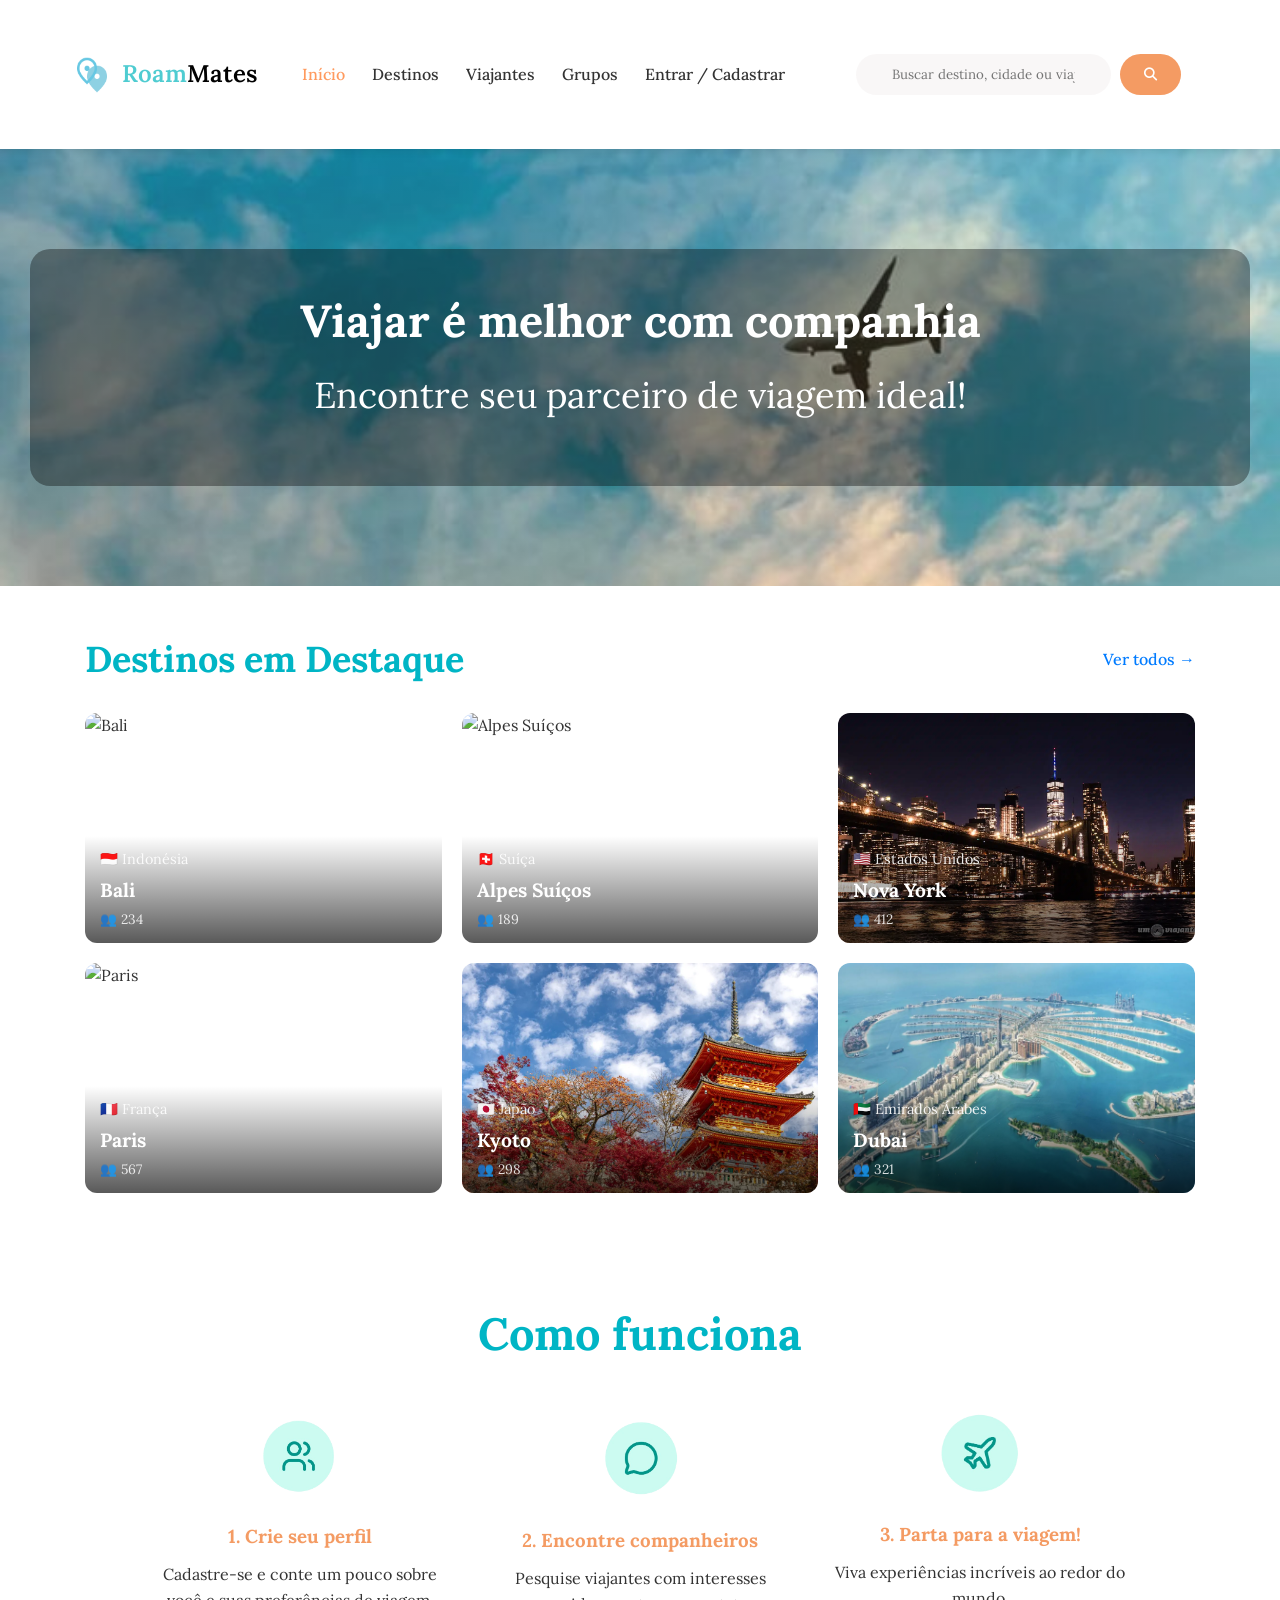
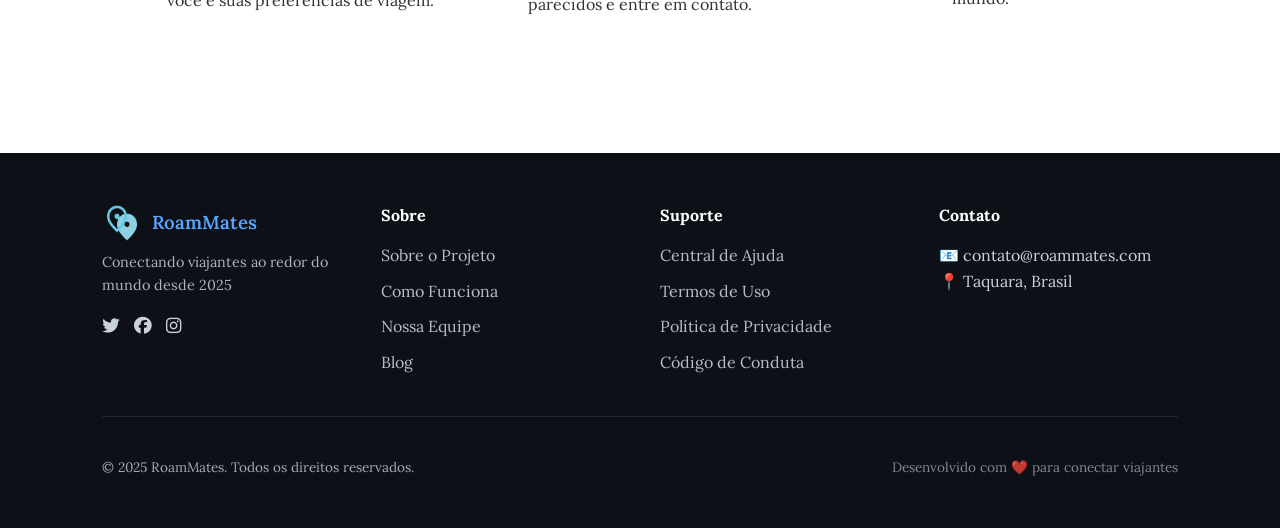
==== index.html @ c60979c1 "Troca de diretório do index Teste para saber se o GitHub reconhecerá o arquivo index." ====
<!DOCTYPE html>
<html lang="pt-BR">

<head>
  <meta charset="UTF-8">
  <meta name="viewport" content="width=device-width, initial-scale=1.0">
  <title>RoamMates - Encontre sua companhia de viagem</title>

  <link rel="stylesheet" href="/CSS/style.css">
  <link rel="preconnect" href="https://fonts.googleapis.com">
  <link rel="preconnect" href="https://fonts.gstatic.com" crossorigin>
  <link href="https://fonts.googleapis.com/css2?family=Lora:wght@400;500;600;700&display=swap" rel="stylesheet">

  <!-- Font Awesome (CDN - versão gratuita) -->
  <link rel="stylesheet" href="https://cdnjs.cloudflare.com/ajax/libs/font-awesome/6.5.0/css/all.min.css"
    integrity="sha512-eNSY1k9f0t1w1k9qkz5mZ1m3b5i1e5f7f6x9k8j7..." crossorigin="anonymous"
    referrerpolicy="no-referrer" />

</head>

<body>
  <!-- ======= Cabeçalho ======= -->
  <header>
    <div class="logo">
      <img src="/IMG/_LOGO_ (1).png" alt="Logo RoamMates">
      <h1>Roam<span style="color: black;">Mates</span></h1>
    </div>

    <nav>
      <ul>
        <li><a href="index.html" class="ativo">Início</a></li>
        <li><a href="destinos.html">Destinos</a></li>
        <li><a href="viajantes.html">Viajantes</a></li>
        <li><a href="grupos.html">Grupos</a></li>
        <li><a id="linkLogin" href="login.html">Entrar / Cadastrar</a></li>
        <li id="usuarioLogado" style="display:none;">
          <a id="linkPerfil" href="perfil.html"><span id="nomeUsuario"></span></a>
          <button id="btnSair" class="btn-sair">Sair</button>
        </li>
      </ul>
    </nav>

    <!-- Campo de busca -->
    <div class="busca">
      <input type="text" id="campoBusca" placeholder="Buscar destino, cidade ou viajante...">
      <button id="btnBuscar" aria-label="Buscar">
        <i class="fa fa-search"></i></button>
    </div>
  </header>

  <!-- ======= Banner Principal ======= -->
  <section class="banner">
    <div class="banner-texto">
      <h2>Viajar é melhor com companhia</h2>
      <p>Encontre seu parceiro de viagem ideal!</p>
    </div>
  </section>

  <!-- ======= Destinos em Destaque ======= -->
  <section class="destinos">
    <div class="titulo-container">
      <h2>Destinos em Destaque</h2>
      <a href="#" class="ver-todos">Ver todos →</a>
    </div>

    <div class="grid-destinos listaDestinos">
      <div class="card" data-nome="Bali Indonésia">
        <img src="https://images.unsplash.com/photo-1507525428034-b723cf961d3e" alt="Bali">
        <div class="info">
          <p class="pais">🇮🇩 Indonésia</p>
          <h3>Bali</h3>
          <p class="pessoas">👥 234</p>
        </div>
      </div>

      <div class="card" data-nome="Alpes Suíços Suíça">
        <img src="https://images.unsplash.com/photo-1501785888041-af3ef285b470" alt="Alpes Suíços">
        <div class="info">
          <p class="pais">🇨🇭 Suíça</p>
          <h3>Alpes Suíços</h3>
          <p class="pessoas">👥 189</p>
        </div>
      </div>

      <div class="card" data-nome="Nova York Estados Unidos">
        <img src="/IMG/NovaYork.webp" alt="Nova York">
        <div class="info">
          <p class="pais">🇺🇸 Estados Unidos</p>
          <h3>Nova York</h3>
          <p class="pessoas">👥 412</p>
        </div>
      </div>

      <div class="card" data-nome="Paris França">
        <img src="https://images.unsplash.com/photo-1502602898657-3e91760cbb34" alt="Paris">
        <div class="info">
          <p class="pais">🇫🇷 França</p>
          <h3>Paris</h3>
          <p class="pessoas">👥 567</p>
        </div>
      </div>

      <div class="card" data-nome="Kyoto Japão">
        <img src="/IMG/Kyoto.webp" alt="Kyoto">
        <div class="info">
          <p class="pais">🇯🇵 Japão</p>
          <h3>Kyoto</h3>
          <p class="pessoas">👥 298</p>
        </div>
      </div>

      <div class="card" data-nome="Dubai Emirados Árabes">
        <img src="/IMG/Dubai.jpg" alt="Dubai">
        <div class="info">
          <p class="pais">🇦🇪 Emirados Árabes</p>
          <h3>Dubai</h3>
          <p class="pessoas">👥 321</p>
        </div>
      </div>
    </div>
  </section>

  <!-- ======= Como Funciona ======= -->
  <section class="como-funciona" id="como-funciona">
    <h2>Como funciona</h2>
    <div class="passos">
      <div class="passo">
        <img src="/IMG/passo1.png" alt="Crie seu perfil">
        <h3>1. Crie seu perfil</h3>
        <p>Cadastre-se e conte um pouco sobre você e suas preferências de viagem.</p>
      </div>
      <div class="passo">
        <img src="/IMG/passo2.png" alt="Encontre companheiros">
        <h3>2. Encontre companheiros</h3>
        <p>Pesquise viajantes com interesses parecidos e entre em contato.</p>
      </div>
      <div class="passo">
        <img src="/IMG/passo3.png" alt="Parta para a viagem">
        <h3>3. Parta para a viagem!</h3>
        <p>Viva experiências incríveis ao redor do mundo.</p>
      </div>
    </div>
  </section>

  <!-- ======= Rodapé ======= -->
  <footer class="footer">
    <div class="footer-container">
      <div class="footer-col brand">
        <h3 class="logo"><img src="/IMG/_LOGO_ (1).png">RoamMates</h3>
        <p>Conectando viajantes ao redor do mundo desde 2025</p>
        <div class="social-icons">
          <a href="#"><i class="fab fa-twitter"></i></a>
          <a href="#"><i class="fab fa-facebook"></i></a>
          <a href="#"><i class="fab fa-instagram"></i></a>
        </div>
      </div>

      <div class="footer-col">
        <h4>Sobre</h4>
        <ul>
          <li><a href="sobre.html">Sobre o Projeto</a></li>
          <li><a href="#como-funciona">Como Funciona</a></li>
          <li><a href="#">Nossa Equipe</a></li>
          <li><a href="#">Blog</a></li>
        </ul>
      </div>

      <div class="footer-col">
        <h4>Suporte</h4>
        <ul>
          <li><a href="#">Central de Ajuda</a></li>
          <li><a href="#">Termos de Uso</a></li>
          <li><a href="#">Política de Privacidade</a></li>
          <li><a href="#">Código de Conduta</a></li>
        </ul>
      </div>

      <div class="footer-col">
        <h4>Contato</h4>
        <p>📧 contato@roammates.com</p>
        <p>📍 Taquara, Brasil</p>
      </div>
    </div>

    <div class="footer-bottom">
      <p>© 2025 RoamMates. Todos os direitos reservados.</p>
      <p>Desenvolvido com ❤️ para conectar viajantes</p>
    </div>
  </footer>

  <script src="/JS/script.js"></script>
</body>

</html>
---- CSS/style.css ----
/* ======= Configurações Globais ======= */
* {
  margin: 0;
  padding: 0;
  box-sizing: border-box;
  font-family: 'Lora', sans-serif;
}

body {
  background-color: #fff;
  color: #333;
  line-height: 1.6;
}

/* ======= Cabeçalho ======= */
header {
  display: flex;
  justify-content: space-evenly;
  align-items: center;
  background-color: #ffffff;
  padding: 3vmin;
  box-shadow: 0 2px 8px rgba(0, 0, 0, 0.1);
  position: sticky;
  top: 0;
  z-index: 10;
}

.logo {
  display: flex;
  align-items: center;
  gap: 10px;
}

.logo img {
  width: 40px;
  height: 40px;
}

.logo h1 {
  color: #4FCCD1;
  font-size: 1.5em;
  font-weight: 600;
}

nav ul {
  list-style: none;
  display: flex;
  gap: 3vmin;
}

nav ul li a {
  text-decoration: none;
  color: #333;
  font-weight: 500;
  transition: 0.3s;
}

nav ul li a:hover,
nav ul li a.ativo {
  color: #FF9A5E;
}

.btn-sair {
  background-color: #F49B63;
  color: #fff;
  border: none;
  padding: 2px 12px;
  border-radius: 10px;
  cursor: pointer;
  transition: 0.3s;
  margin-inline-start: 4px;
}

.btn-sair:hover {
  background-color: #e6884d;
}

.busca {
  display: flex;
  justify-content: center;
  align-items: center;
  gap: 1vmin;
  margin: 3vmin;
}

.busca input {
  width: 100%;
  min-width: 255px;
  padding: 12px;
  padding-inline: 4vmin;
  border-radius: 25px;
  border: none;
  outline: none;
  background-color: #f5f0f08e;
}

.busca button {
  background-color: #F49B63;
  color: #fff;
  border: none;
  padding: 12px 24px;
  border-radius: 25px;
  cursor: pointer;
  transition: 0.3s;
}

.busca button:hover {
  background-color: #e6884d;
}

/* ======= Banner Principal ======= */
.banner {
  background: linear-gradient(rgba(63, 177, 173, 0.296), rgba(244, 135, 12, 0.214)),
    url('/IMG/FotoBanner.jpg') center/cover no-repeat;
  color: #fff;
  text-align: center;
  padding: 100px 30px;
}

.banner h2 {
  font-size: 5vmin;
  margin-bottom: 10px;
}

.banner p {
  font-size: 4vmin;
  margin-bottom: 25px;
}

.banner-texto {
  background-color: #0000005b;
  border-radius: 20px;
  padding: 4vmin;
}

/* ======= Destinos/Viajanres em Destaque ======= */
.destinos {
  max-width: 1200px;
  margin: auto;
  padding: 5vmin;
}

.titulo-container {
  display: flex;
  justify-content: space-between;
  align-items: center;
  margin-bottom: 25px;
}

.titulo-container h2 {
  font-size: 4vmin;
  color: #00B5C5;
}

.ver-todos {
  text-decoration: none;
  color: #007bff;
  font-weight: 500;
  transition: color 0.3s;
}

.ver-todos:hover {
  color: #0056b3;
}

/* GRID */
.grid-destinos {
  display: grid;
  grid-template-columns: repeat(auto-fit, minmax(280px, 1fr));
  gap: 20px;
}

/* CARD */
.card {
  position: relative;
  overflow: hidden;
  border-radius: 12px;
  cursor: pointer;
  height: 230px;
}

.card img {
  width: 100%;
  height: 100%;
  object-fit: cover;
  transition: transform 0.5s ease;
}

.card:hover img {
  transform: scale(1.05);
}

.info {
  position: absolute;
  bottom: 0;
  left: 0;
  width: 100%;
  padding: 12px 15px;
  background: linear-gradient(to top, rgba(0, 0, 0, 0.65), transparent);
  color: #fff;
}

.info .pais {
  font-size: 0.9rem;
  opacity: 0.9;
}

.info h3 {
  font-size: 1.2rem;
  margin: 4px 0;
}

.info .pessoas {
  font-size: 0.85rem;
  opacity: 0.85;
}

.botoes button {
  border: none;
  border-radius: 5px;
  background-color: #f9f4f0ef;
  padding: 4px 8px;
  margin-top: 5px;
}

/* ======= Como Funciona ======= */
.como-funciona {
  padding: 60px 8%;
  padding-bottom: 15vmin;
  text-align: center;
}

.como-funciona h2 {
  color: #00B5C5;
  font-size: 5vmin;
  margin-bottom: 40px;
}

.passos {
  display: flex;
  flex-wrap: wrap;
  justify-content: center;
  gap: 40px;
}

.passo {
  max-width: 300px;
  text-align: center;
}

.passo img {
  width: 100px;
  margin-bottom: 15px;
}

.passo h3 {
  color: #F49B63;
  margin-bottom: 10px;
}

/* ======= Rodapé ======= */
.footer {
  background-color: #0d1117;
  color: #c9d1d9;
  padding: 50px 8%;
  font-family: "Poppins", sans-serif;
}

.footer-container {
  display: grid;
  grid-template-columns: repeat(auto-fit, minmax(220px, 1fr));
  gap: 40px;
  border-bottom: 1px solid #1f2937;
  padding-bottom: 30px;
}

.footer-col h4 {
  margin-bottom: 15px;
  font-size: 1rem;
  color: #fff;
}

.footer-col ul {
  list-style: none;
}

.footer-col ul li {
  margin-bottom: 10px;
}

.footer-col ul li a {
  text-decoration: none;
  color: #c9d1d9;
  opacity: 0.9;
  transition: color 0.3s;
}

.footer-col ul li a:hover {
  color: #58a6ff;
}

.brand .logo {
  color: #58a6ff;
  font-weight: 600;
  margin-bottom: 8px;
}

.brand p {
  margin-bottom: 15px;
  font-size: 0.9rem;
  opacity: 0.85;
}

.social-icons a {
  color: #c9d1d9;
  margin-right: 10px;
  font-size: 1.1rem;
  transition: color 0.3s;
}

.social-icons a:hover {
  color: #58a6ff;
}

/* Rodapé inferior */
.footer-bottom {
  display: flex;
  justify-content: space-between;
  align-items: center;
  flex-wrap: wrap;
  margin-top: 25px;
  padding-top: 15px;
  font-size: 0.85rem;
  opacity: 0.8;
}

.footer-bottom p:last-child {
  color: #9ca3af;
}

/* ======= Responsividade ======= */
@media (max-width: 768px) {

  .logo {
    margin-bottom: 2vmin;
  }

  header {
    flex-direction: column;
    text-align: center;
    padding-top: 5vmin;
  }

  nav ul {
    flex-wrap: wrap;
    justify-content: center;
  }

  .busca input {
    width: 90%;
  }

  .card {
    height: 200px;
  }

  .passos {
    flex-direction: column;
    align-items: center;
  }

  .footer-container {
    grid-template-columns: 1fr;
    text-align: center;
  }

  .footer-bottom {
    flex-direction: column;
    gap: 10px;
    text-align: center;
  }

  .social-icons {
    justify-content: center;
  }
}
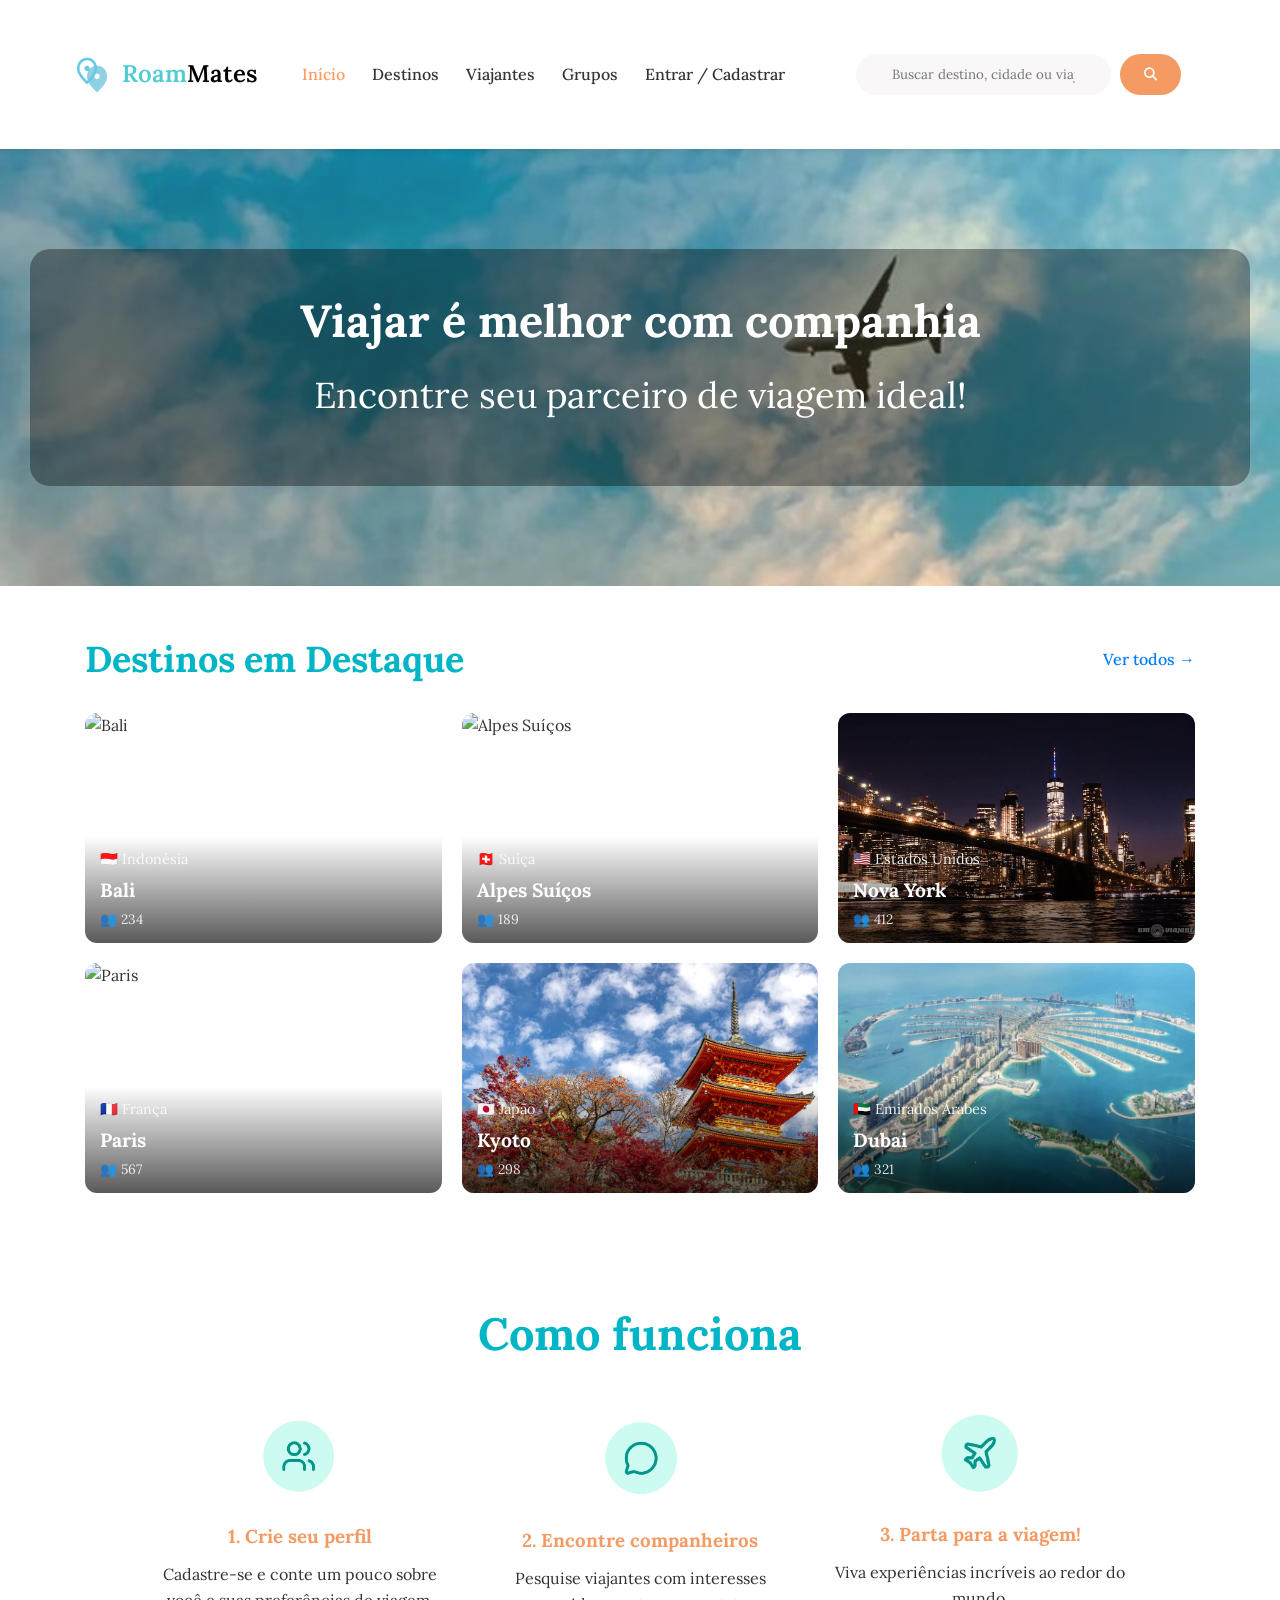
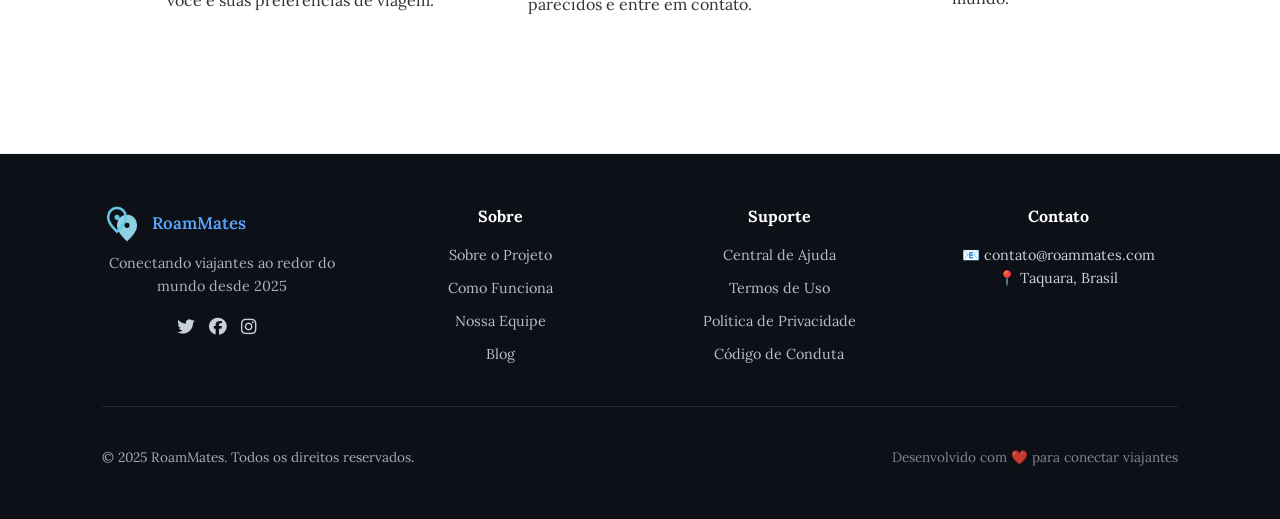
==== commit 9aeeee3c: "Ajustes (diretórios, fechamento de tags)" ====
--- a/index.html
+++ b/index.html
@@ -6,7 +6,7 @@
   <meta name="viewport" content="width=device-width, initial-scale=1.0">
   <title>RoamMates - Encontre sua companhia de viagem</title>
 
-  <link rel="stylesheet" href="/CSS/style.css">
+  <link rel="stylesheet" href="CSS/style.css">
   <link rel="preconnect" href="https://fonts.googleapis.com">
   <link rel="preconnect" href="https://fonts.gstatic.com" crossorigin>
   <link href="https://fonts.googleapis.com/css2?family=Lora:wght@400;500;600;700&display=swap" rel="stylesheet">
@@ -22,7 +22,7 @@
   <!-- ======= Cabeçalho ======= -->
   <header>
     <div class="logo">
-      <img src="/IMG/_LOGO_ (1).png" alt="Logo RoamMates">
+      <img src="IMG/_LOGO_ (1).png" alt="Logo RoamMates">
       <h1>Roam<span style="color: black;">Mates</span></h1>
     </div>
 
@@ -83,7 +83,7 @@
       </div>
 
       <div class="card" data-nome="Nova York Estados Unidos">
-        <img src="/IMG/NovaYork.webp" alt="Nova York">
+        <img src="IMG/NovaYork.webp" alt="Nova York">
         <div class="info">
           <p class="pais">🇺🇸 Estados Unidos</p>
           <h3>Nova York</h3>
@@ -101,7 +101,7 @@
       </div>
 
       <div class="card" data-nome="Kyoto Japão">
-        <img src="/IMG/Kyoto.webp" alt="Kyoto">
+        <img src="IMG/Kyoto.webp" alt="Kyoto">
         <div class="info">
           <p class="pais">🇯🇵 Japão</p>
           <h3>Kyoto</h3>
@@ -110,7 +110,7 @@
       </div>
 
       <div class="card" data-nome="Dubai Emirados Árabes">
-        <img src="/IMG/Dubai.jpg" alt="Dubai">
+        <img src="IMG/Dubai.jpg" alt="Dubai">
         <div class="info">
           <p class="pais">🇦🇪 Emirados Árabes</p>
           <h3>Dubai</h3>
@@ -125,17 +125,17 @@
     <h2>Como funciona</h2>
     <div class="passos">
       <div class="passo">
-        <img src="/IMG/passo1.png" alt="Crie seu perfil">
+        <img src="IMG/passo1.png" alt="Crie seu perfil">
         <h3>1. Crie seu perfil</h3>
         <p>Cadastre-se e conte um pouco sobre você e suas preferências de viagem.</p>
       </div>
       <div class="passo">
-        <img src="/IMG/passo2.png" alt="Encontre companheiros">
+        <img src="IMG/passo2.png" alt="Encontre companheiros">
         <h3>2. Encontre companheiros</h3>
         <p>Pesquise viajantes com interesses parecidos e entre em contato.</p>
       </div>
       <div class="passo">
-        <img src="/IMG/passo3.png" alt="Parta para a viagem">
+        <img src="IMG/passo3.png" alt="Parta para a viagem">
         <h3>3. Parta para a viagem!</h3>
         <p>Viva experiências incríveis ao redor do mundo.</p>
       </div>
@@ -188,7 +188,7 @@
     </div>
   </footer>
 
-  <script src="/JS/script.js"></script>
+  <script src="JS/script.js"></script>
 </body>
 
 </html>
--- a/CSS/style.css
+++ b/CSS/style.css
@@ -338,6 +338,16 @@
   color: #9ca3af;
 }
 
+/* Rodapé menor */
+footer {
+  text-align: center;
+  padding: 20px;
+  background: #fff;
+  color: #666;
+  font-size: 0.9rem;
+  border-top: 1px solid #eee;
+}
+
 /* ======= Responsividade ======= */
 @media (max-width: 768px) {
 
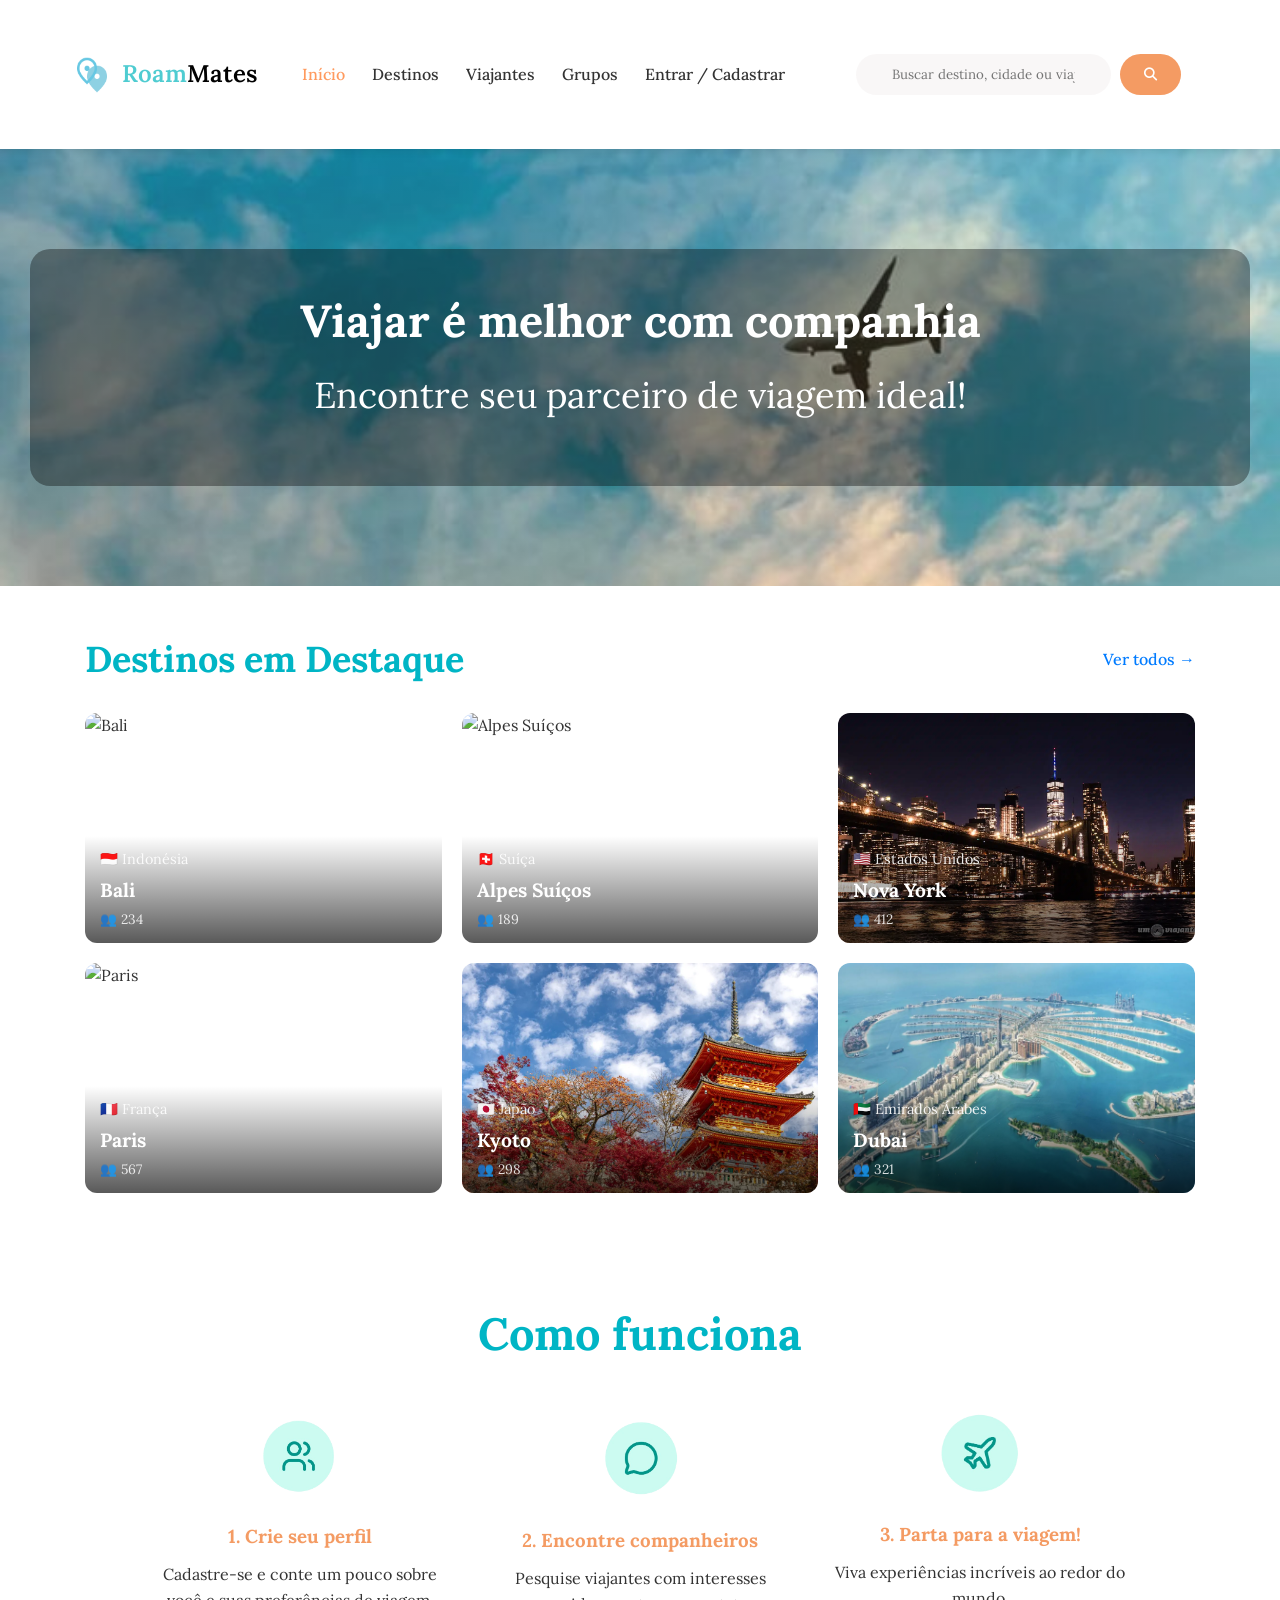
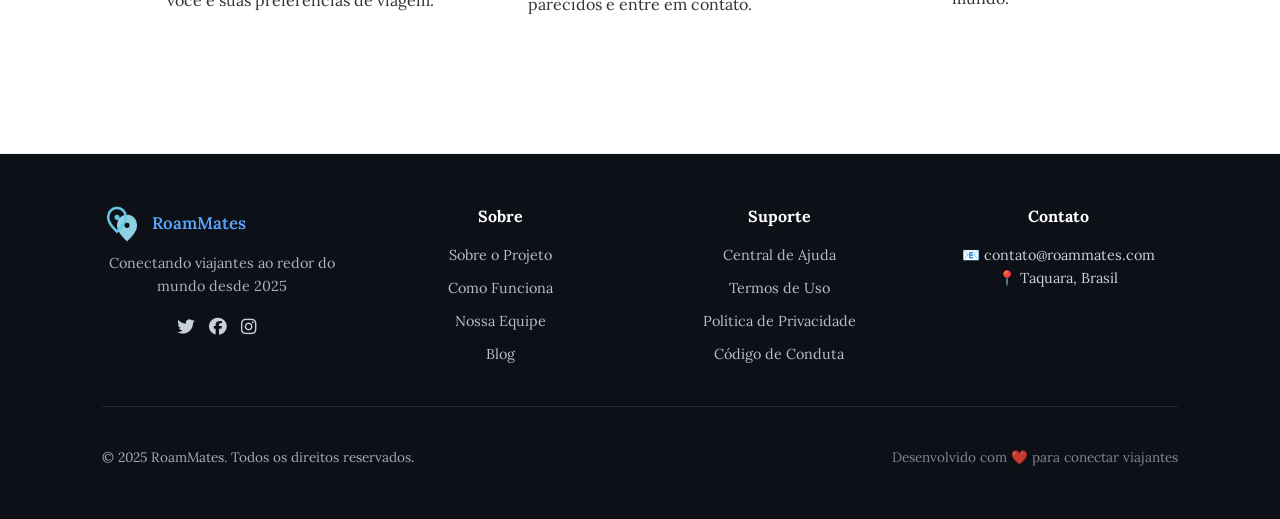
==== commit 907954e3: "+Ajustes" ====
--- a/index.html
+++ b/index.html
@@ -22,7 +22,7 @@
   <!-- ======= Cabeçalho ======= -->
   <header>
     <div class="logo">
-      <img src="IMG/_LOGO_ (1).png" alt="Logo RoamMates">
+      <img src="IMG/Logo.png" alt="Logo RoamMates">
       <h1>Roam<span style="color: black;">Mates</span></h1>
     </div>
 
@@ -146,7 +146,7 @@
   <footer class="footer">
     <div class="footer-container">
       <div class="footer-col brand">
-        <h3 class="logo"><img src="/IMG/_LOGO_ (1).png">RoamMates</h3>
+        <h3 class="logo"><img src="IMG/Logo.png">RoamMates</h3>
         <p>Conectando viajantes ao redor do mundo desde 2025</p>
         <div class="social-icons">
           <a href="#"><i class="fab fa-twitter"></i></a>
